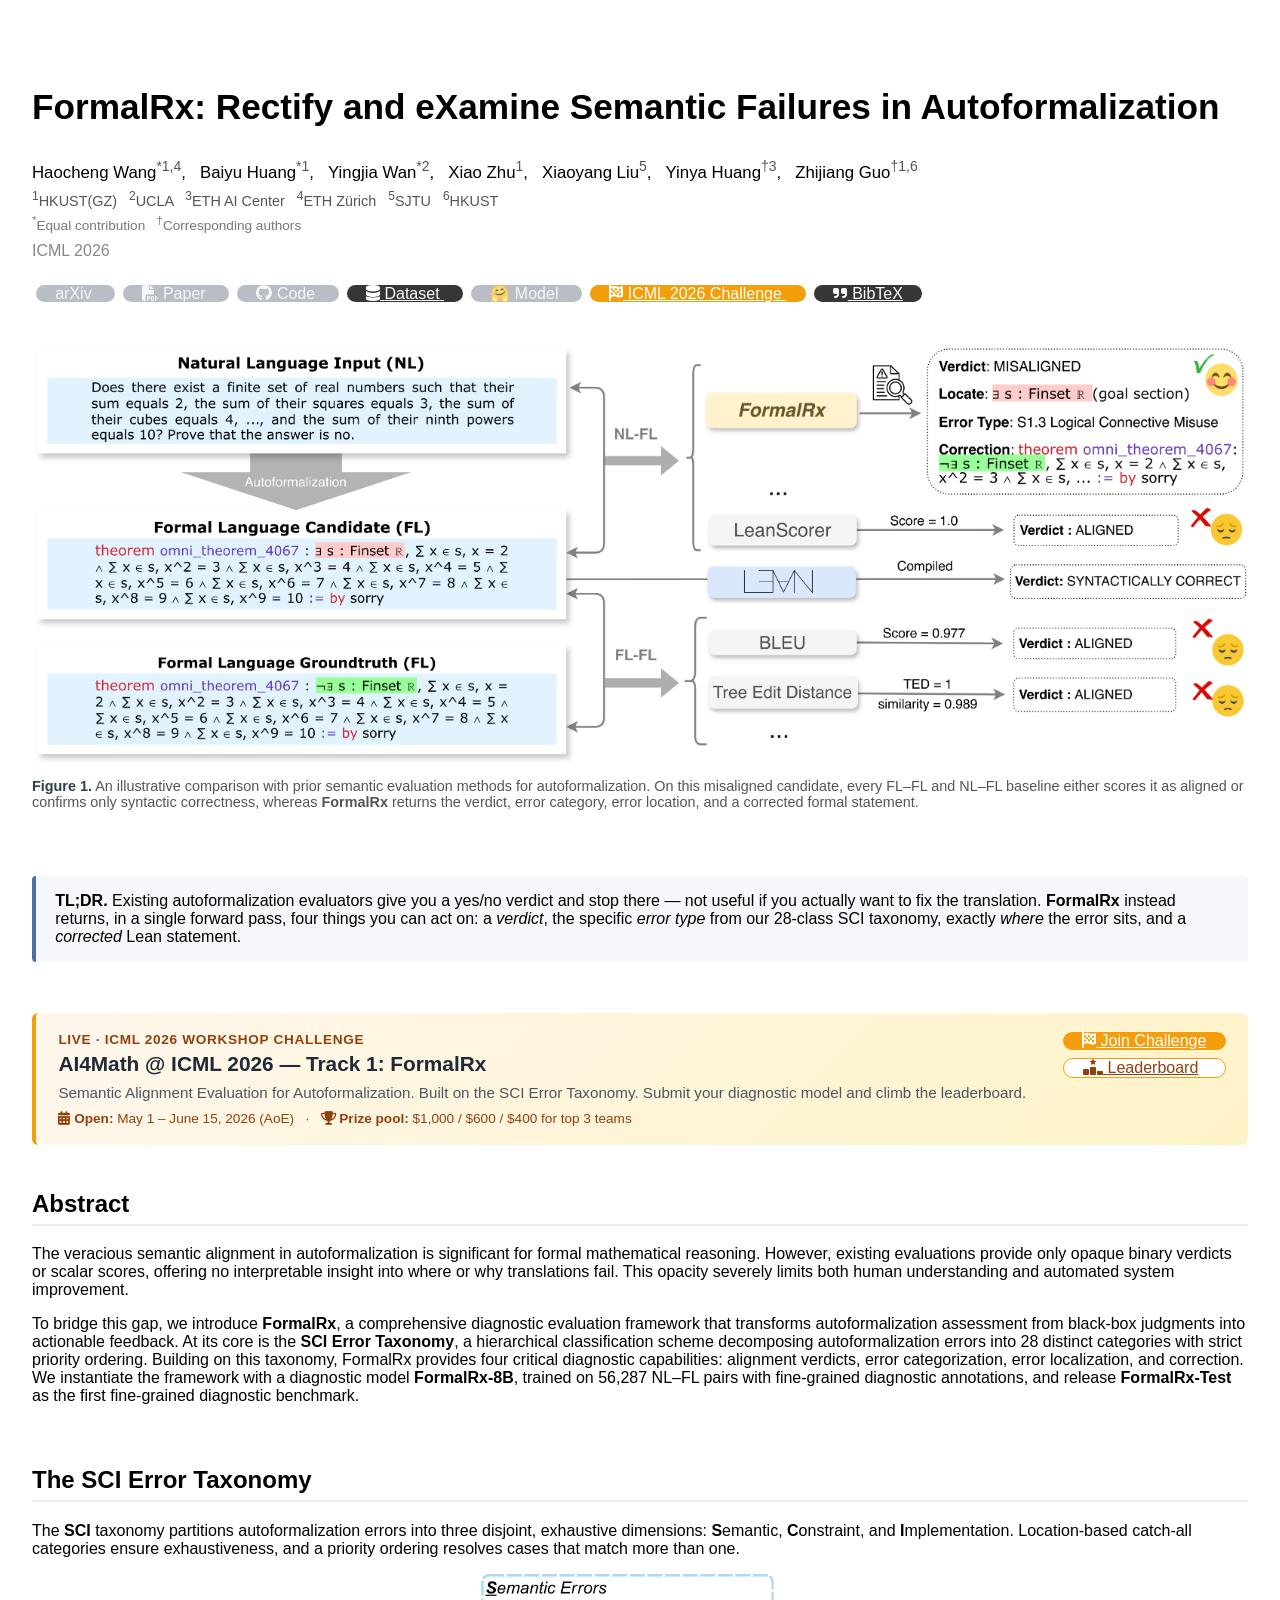
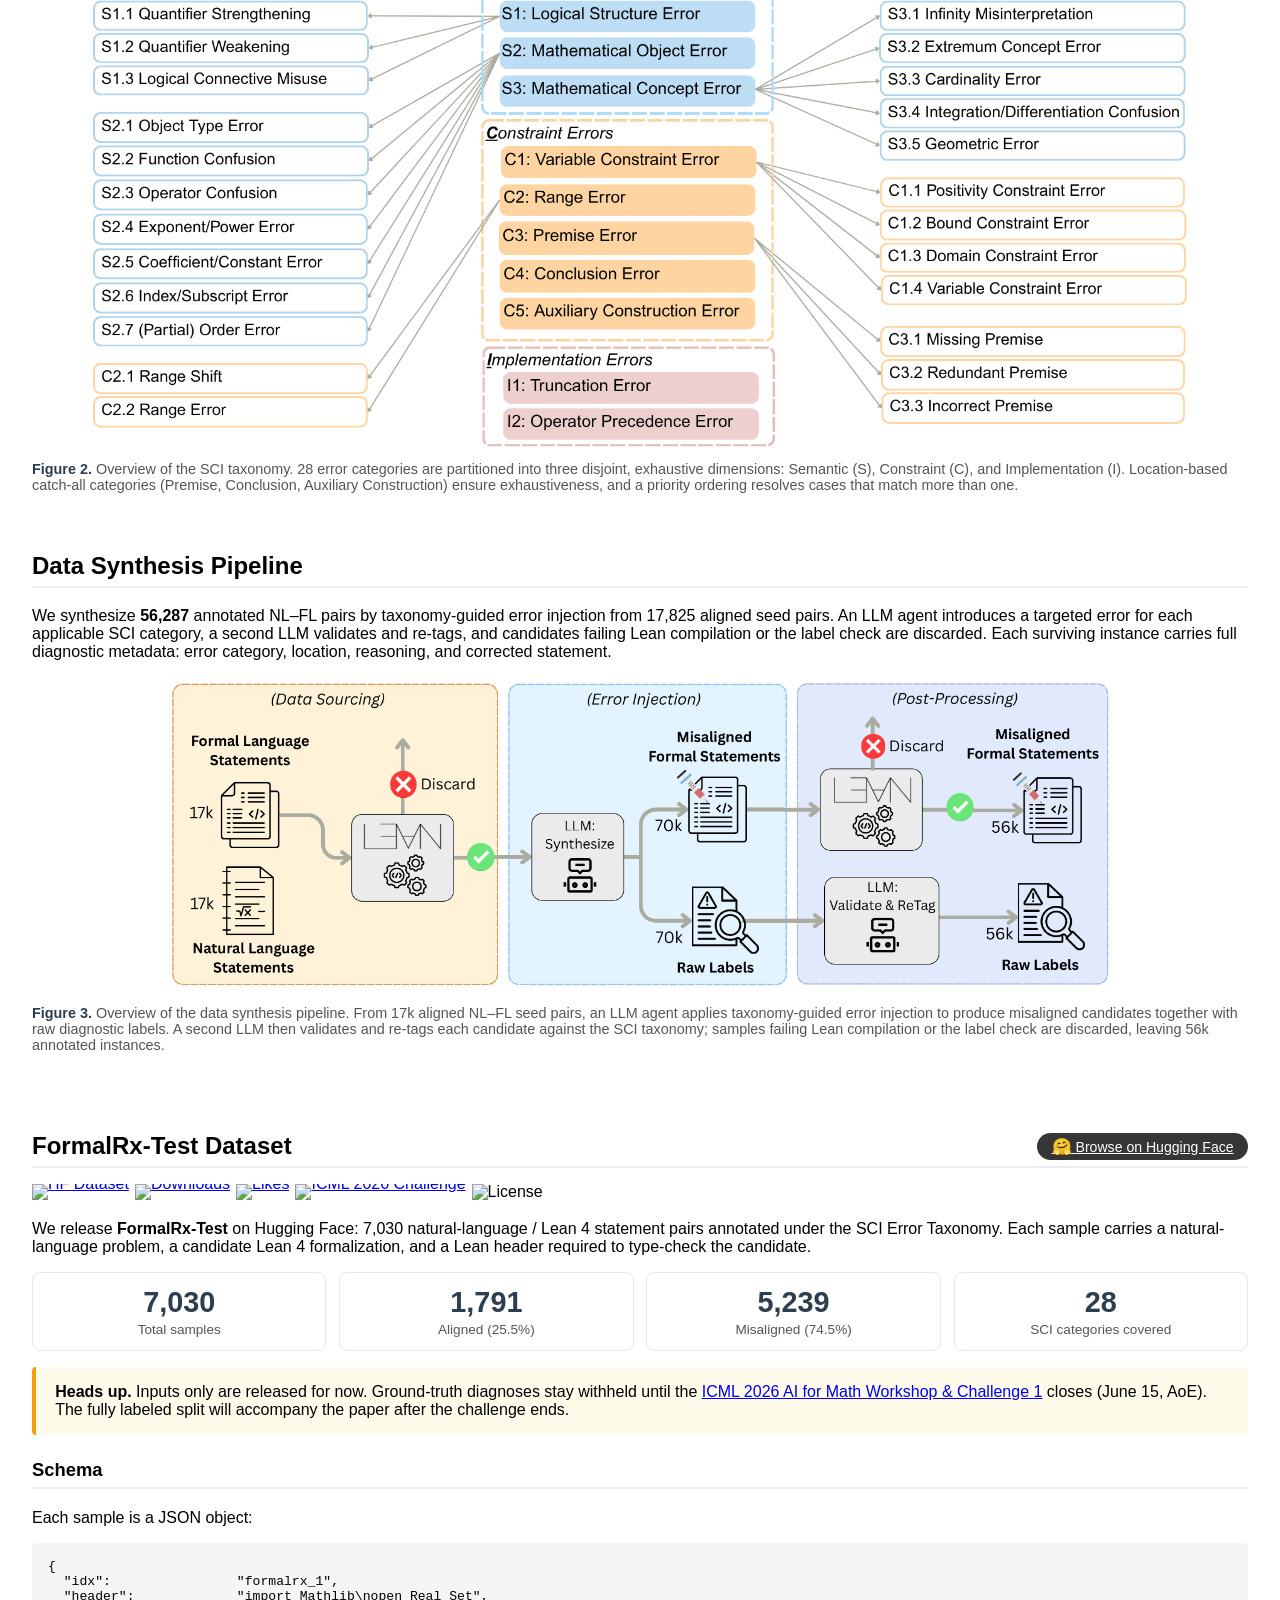
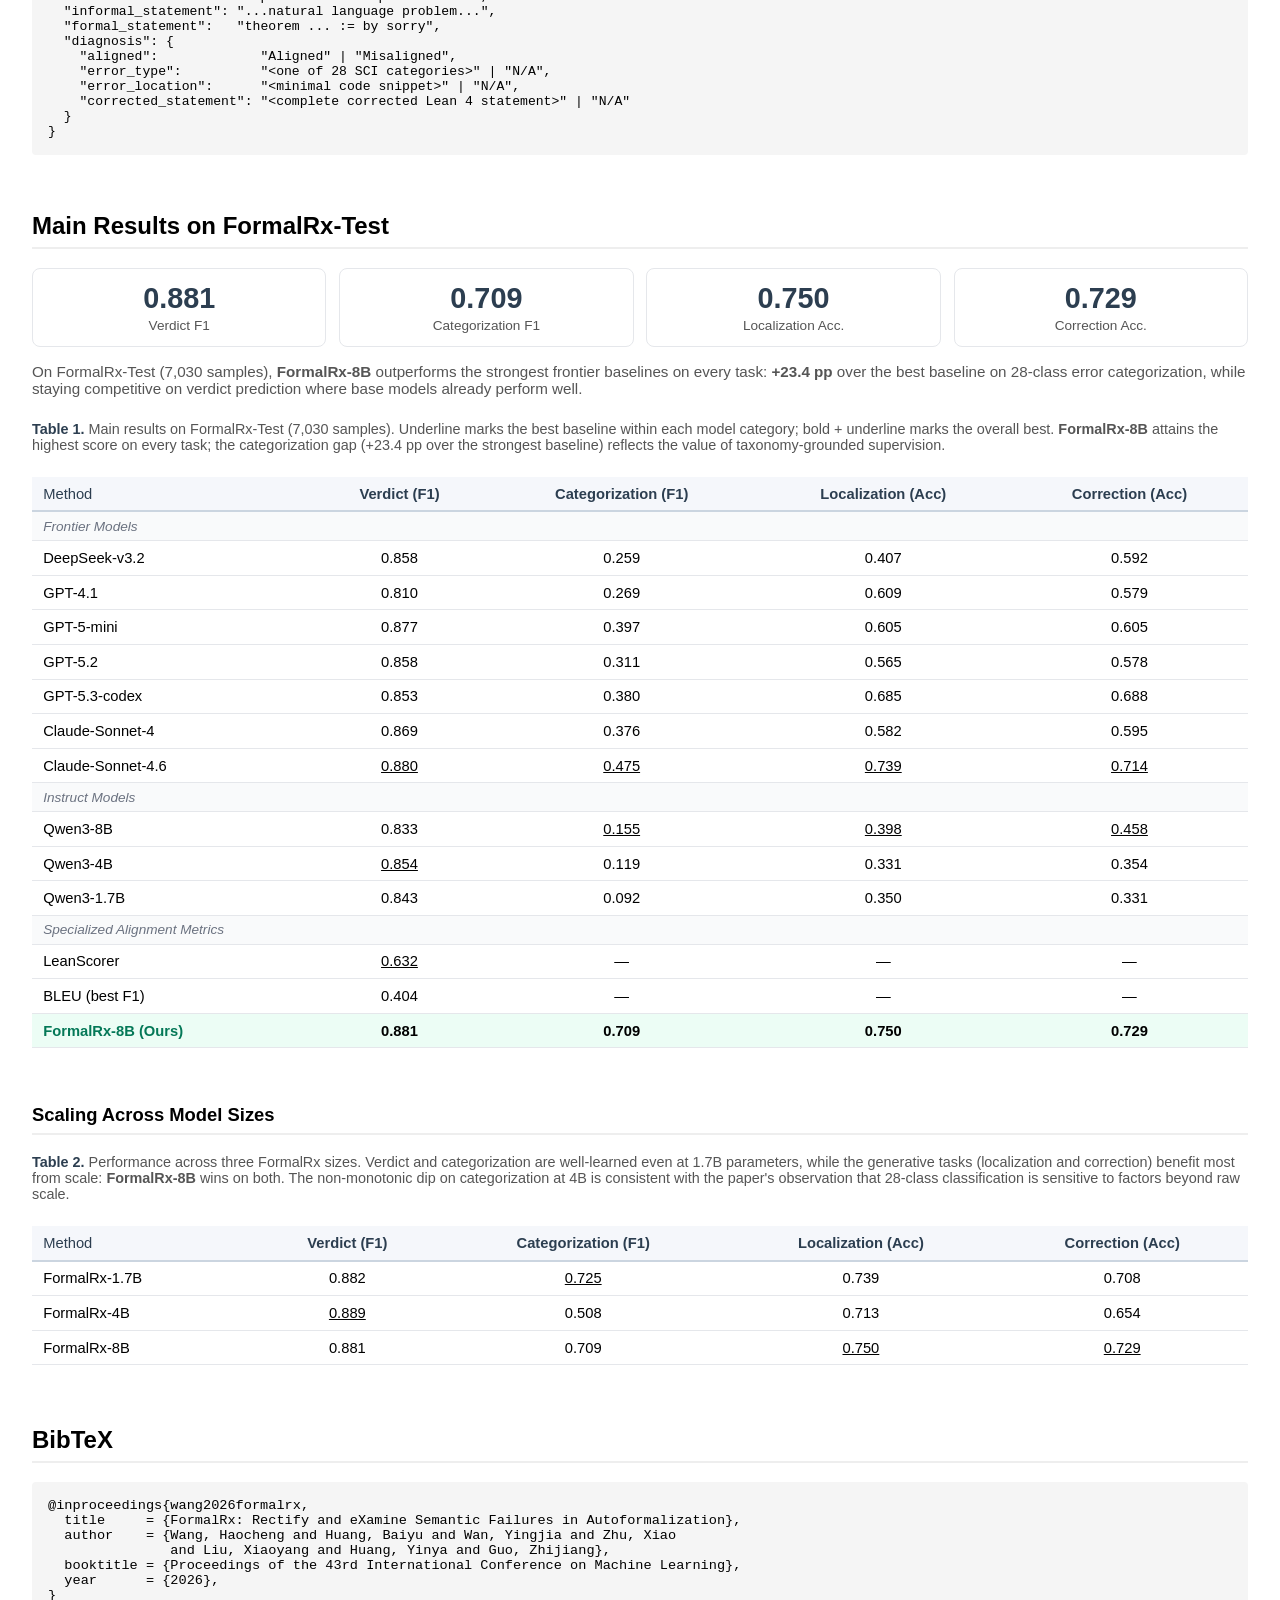
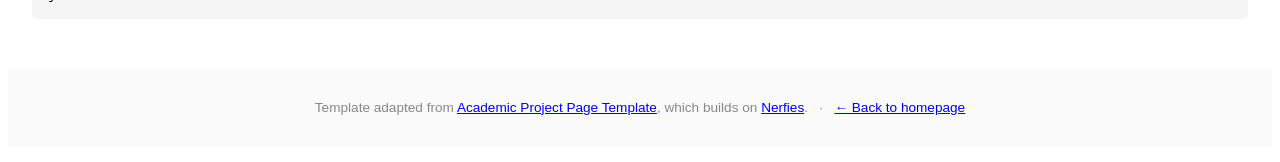
==== formalrx/index.html @ a1768f64 "project page" ====
<!DOCTYPE html>
<html lang="en">
<head>
  <meta charset="utf-8">
  <meta name="description" content="FormalRx: Rectify and eXamine Semantic Failures in Autoformalization. A diagnostic evaluation framework for autoformalization with the SCI Error Taxonomy.">
  <meta name="viewport" content="width=device-width, initial-scale=1">
  <title>FormalRx: Rectify and eXamine Semantic Failures in Autoformalization</title>

  <!-- Open Graph -->
  <meta property="og:title" content="FormalRx: Rectify and eXamine Semantic Failures in Autoformalization"/>
  <meta property="og:description" content="A diagnostic evaluation framework for autoformalization with the SCI Error Taxonomy."/>
  <meta property="og:type" content="website"/>
  <meta property="og:image" content="static/images/main.png"/>
  <meta name="twitter:card" content="summary_large_image">

  <link rel="icon" href="data:image/svg+xml,&lt;svg xmlns=%22http://www.w3.org/2000/svg%22 viewBox=%220 0 100 100%22&gt;&lt;text y=%22.9em%22 font-size=%2290%22&gt;🩺&lt;/text&gt;&lt;/svg&gt;">

  <link rel="stylesheet" href="https://cdn.jsdelivr.net/npm/bulma@0.9.4/css/bulma.min.css">
  <link rel="stylesheet" href="https://cdnjs.cloudflare.com/ajax/libs/font-awesome/6.4.0/css/all.min.css">
  <link rel="stylesheet" href="https://cdn.jsdelivr.net/gh/jpswalsh/academicons@1/css/academicons.min.css">

  <style>
    body {
      font-family: -apple-system, BlinkMacSystemFont, "Segoe UI", Roboto, "Helvetica Neue", Arial, sans-serif;
    }
    .publication-title {
      font-weight: 700;
      font-size: 2.2rem;
      line-height: 1.25;
    }
    .author-block { margin-right: 0.6rem; font-size: 1.05rem; }
    .author-block sup { color: #555; }
    .affil-block { font-size: 0.9rem; color: #555; margin-top: 0.4rem; }
    .corr { font-size: 0.85rem; color: #777; margin-top: 0.3rem; }
    .hero.is-light { background-color: #fafafa; }
    .hero-body { padding: 3rem 1.5rem 1.5rem; }
    .section { padding: 2.2rem 1.5rem; }
    .content h2.title {
      font-size: 1.5rem;
      border-bottom: 2px solid #eee;
      padding-bottom: 0.4rem;
      margin-bottom: 1.2rem;
      position: relative;
      transition: border-color 0.3s ease, color 0.3s ease, padding-left 0.3s ease;
    }
    .content h2.title::before {
      content: "";
      position: absolute;
      left: 0; bottom: -2px;
      width: 0; height: 2px;
      background: #4a6fa5;
      transition: width 0.35s ease;
    }
    .content h2.title:hover {
      color: #2c4868;
      padding-left: 0.4rem;
    }
    .content h2.title:hover::before { width: 60px; }
    .content h2.title::after {
      content: "#";
      color: #cbd5e0;
      margin-left: 0.5rem;
      opacity: 0;
      transition: opacity 0.3s ease;
      font-weight: 400;
    }
    .content h2.title:hover::after { opacity: 1; }
    .section { transition: background-color 0.4s ease; }
    .num-card { transition: transform 0.2s ease, box-shadow 0.2s ease, border-color 0.2s ease; }
    .num-card:hover {
      transform: translateY(-3px);
      box-shadow: 0 6px 18px rgba(0,0,0,0.08);
      border-color: #4a6fa5;
    }
    table.results tr:not(.group-header):not(.ours) { transition: background-color 0.15s ease; }
    table.results tr:not(.group-header):not(.ours):hover { background-color: #f5f7fb; }
    .publication-banner img { transition: transform 0.4s ease, box-shadow 0.4s ease; }
    .publication-banner img:hover { transform: scale(1.01); box-shadow: 0 8px 24px rgba(0,0,0,0.1); }
    .publication-banner { text-align: center; }
    .publication-banner img { max-width: 100%; height: auto; }
    .figure-caption { font-size: 0.9rem; color: #555; margin-top: 0.6rem; text-align: left; }
    .figure-caption .label { font-weight: 700; color: #2c3e50; }
    .button.is-link {
      background-color: #363636; color: white; border-radius: 999px; padding: 0 1.2rem;
    }
    .button.is-link:hover { background-color: #555; }
    .publication-links .button { margin: 0.25rem; }
    .key-box {
      background: #f5f7fb; border-left: 4px solid #4a6fa5; padding: 1rem 1.2rem;
      border-radius: 4px; margin: 1rem 0;
    }
    .num-grid {
      display: grid; grid-template-columns: repeat(auto-fit, minmax(160px, 1fr));
      gap: 0.8rem; margin: 1rem 0;
    }
    .num-card {
      text-align: center; padding: 0.8rem; background: #fff; border: 1px solid #e5e7eb;
      border-radius: 8px;
    }
    .num-card .v { font-size: 1.8rem; font-weight: 700; color: #2c3e50; }
    .num-card .l { font-size: 0.85rem; color: #555; margin-top: 0.2rem; }
    table.results {
      width: 100%; border-collapse: collapse; font-size: 0.92rem;
      margin: 1rem 0; background: white;
    }
    table.results { table-layout: auto; }
    table.results th, table.results td {
      padding: 0.55rem 0.7rem;
      text-align: center !important;
      border-bottom: 1px solid #e5e7eb;
      font-variant-numeric: tabular-nums;
      vertical-align: middle;
    }
    table.results thead th {
      background: #f5f7fb; color: #2c3e50; font-weight: 600;
      border-bottom: 2px solid #cbd5e0;
    }
    table.results td:first-child, table.results th:first-child {
      text-align: left !important; font-weight: 500;
    }
    table.results tr.group-header td {
      background: #f9fafb; font-style: italic; color: #6b7280;
      font-size: 0.85rem; text-align: left; padding: 0.4rem 0.7rem;
    }
    table.results tr.ours td { background: #ecfdf5; font-weight: 700; }
    table.results tr.ours td:first-child { color: #047857; }
    table.results .best { text-decoration: underline; }
    table.results .winner { font-weight: 700; }
    pre.bibtex {
      background: #f5f5f5; padding: 1rem; border-radius: 4px;
      font-size: 0.85rem; overflow-x: auto;
    }
    footer { padding: 2rem 1rem; text-align: center; color: #888; font-size: 0.85rem; background: #fafafa; }

    /* Sticky section headers */
    .sticky-header {
      position: sticky;
      top: 0;
      background: white;
      z-index: 30;
      padding-top: 0.6rem !important;
      margin-top: 0;
    }
    html { scroll-behavior: smooth; }
    section[id] { scroll-margin-top: 0.5rem; }

    /* TOC sidebar */
    .toc-sidebar {
      position: fixed;
      left: 1.4rem;
      top: 50%;
      transform: translateY(-50%);
      width: 170px;
      font-size: 0.84rem;
      z-index: 100;
      max-height: 80vh;
      overflow-y: auto;
    }
    .toc-sidebar .toc-label {
      font-size: 0.7rem;
      letter-spacing: 0.1em;
      text-transform: uppercase;
      color: #94a3b8;
      font-weight: 600;
      margin-bottom: 0.5rem;
      padding-left: 0.8rem;
    }
    .toc-sidebar ul { list-style: none; padding: 0; margin: 0; }
    .toc-sidebar li {
      border-left: 2px solid #e5e7eb;
      transition: border-left-color 0.25s ease, padding-left 0.25s ease;
    }
    .toc-sidebar li a {
      display: block;
      padding: 0.32rem 0 0.32rem 0.8rem;
      color: #6b7280;
      text-decoration: none;
      transition: color 0.2s ease;
    }
    .toc-sidebar li a:hover { color: #4a6fa5; }
    .toc-sidebar li.active {
      border-left-color: #4a6fa5;
    }
    .toc-sidebar li.active a {
      color: #2c4868;
      font-weight: 600;
    }

    @media (max-width: 1280px) {
      .toc-sidebar { display: none; }
    }

    /* Disabled / placeholder buttons (link not yet available) */
    .button.is-link.is-disabled {
      background-color: #9ca3af !important;
      color: #f3f4f6 !important;
      cursor: not-allowed;
      pointer-events: none;
      opacity: 0.7;
    }
  </style>
</head>
<body>

<!-- TOC SIDEBAR -->
<nav class="toc-sidebar" aria-label="Table of contents">
  <div class="toc-label">On this page</div>
  <ul>
    <li><a href="#overview">Overview</a></li>
    <li><a href="#challenge">Challenge</a></li>
    <li><a href="#abstract">Abstract</a></li>
    <li><a href="#sci">SCI Taxonomy</a></li>
    <li><a href="#pipeline">Pipeline</a></li>
    <li><a href="#dataset">Dataset</a></li>
    <li><a href="#results">Results</a></li>
    <li><a href="#bibtex">BibTeX</a></li>
  </ul>
</nav>

<!-- HERO -->
<section class="hero">
  <div class="hero-body">
    <div class="container is-max-widescreen">
      <div class="columns is-centered">
        <div class="column has-text-centered">
          <h1 class="publication-title">FormalRx: Rectify and eXamine Semantic Failures in Autoformalization</h1>
          <div class="is-size-5 publication-authors" style="margin-top:1rem;">
            <span class="author-block">Haocheng Wang<sup>*1,4</sup>,</span>
            <span class="author-block">Baiyu Huang<sup>*1</sup>,</span>
            <span class="author-block">Yingjia Wan<sup>*2</sup>,</span>
            <span class="author-block">Xiao Zhu<sup>1</sup>,</span>
            <span class="author-block">Xiaoyang Liu<sup>5</sup>,</span>
            <span class="author-block">Yinya Huang<sup>&dagger;3</sup>,</span>
            <span class="author-block">Zhijiang Guo<sup>&dagger;1,6</sup></span>
          </div>
          <div class="affil-block">
            <sup>1</sup>HKUST(GZ) &nbsp;
            <sup>2</sup>UCLA &nbsp;
            <sup>3</sup>ETH AI Center &nbsp;
            <sup>4</sup>ETH Z&uuml;rich &nbsp;
            <sup>5</sup>SJTU &nbsp;
            <sup>6</sup>HKUST
          </div>
          <div class="corr">
            <sup>*</sup>Equal contribution &nbsp; <sup>&dagger;</sup>Corresponding authors
          </div>
          <div class="is-size-6" style="margin-top:0.6rem; color:#888;">ICML 2026</div>

          <!-- Action buttons -->
          <div class="publication-links" style="margin-top:1.5rem;">
            <a class="button is-link is-disabled" title="Coming soon">
              <span class="icon"><i class="ai ai-arxiv"></i></span>
              <span>arXiv</span>
            </a>
            <a class="button is-link is-disabled" title="Coming soon">
              <span class="icon"><i class="fas fa-file-pdf"></i></span>
              <span>Paper</span>
            </a>
            <a class="button is-link is-disabled" title="Coming soon">
              <span class="icon"><i class="fab fa-github"></i></span>
              <span>Code</span>
            </a>
            <a href="https://huggingface.co/datasets/LARK-Lab/FormalRx-Test" target="_blank" class="button is-link">
              <span class="icon"><i class="fas fa-database"></i></span>
              <span>Dataset</span>
            </a>
            <a class="button is-link is-disabled" title="Coming soon">
              <span class="icon">&#129303;</span>
              <span>Model</span>
            </a>
            <a href="https://www.codabench.org/competitions/16104/" target="_blank" class="button is-link" style="background:#f59e0b;">
              <span class="icon"><i class="fas fa-flag-checkered"></i></span>
              <span>ICML 2026 Challenge</span>
            </a>
            <a href="#bibtex" class="button is-link">
              <span class="icon"><i class="fas fa-quote-right"></i></span>
              <span>BibTeX</span>
            </a>
          </div>
        </div>
      </div>
    </div>
  </div>
</section>

<!-- TEASER -->
<section class="section" id="overview" style="padding-top:1rem;">
  <div class="container is-max-widescreen">
    <div class="publication-banner">
      <img src="static/images/main.png" alt="FormalRx overview"/>
      <p class="figure-caption">
        <span class="label">Figure 1.</span> An illustrative comparison with prior semantic evaluation methods for autoformalization. On this misaligned candidate, every FL&ndash;FL and NL&ndash;FL baseline either scores it as aligned or confirms only syntactic correctness, whereas <b>FormalRx</b> returns the verdict, error category, error location, and a corrected formal statement.
      </p>
    </div>
  </div>
</section>

<!-- TL;DR -->
<section class="section" style="padding-top:0;">
  <div class="container is-max-widescreen content">
    <div class="key-box">
      <strong>TL;DR.</strong> Existing autoformalization evaluators give you a yes/no verdict and stop there &mdash; not useful if you actually want to fix the translation. <b>FormalRx</b> instead returns, in a single forward pass, four things you can act on: a <i>verdict</i>, the specific <i>error type</i> from our 28-class SCI taxonomy, exactly <i>where</i> the error sits, and a <i>corrected</i> Lean statement.
    </div>
  </div>
</section>

<!-- COMPETITION -->
<section class="section" id="challenge" style="padding-top:0;">
  <div class="container is-max-widescreen content">
    <div style="background: linear-gradient(135deg, #fff7ed 0%, #fef3c7 100%); border-left: 4px solid #f59e0b; padding: 1.2rem 1.4rem; border-radius: 6px;">
      <div style="display:flex; justify-content:space-between; align-items:flex-start; flex-wrap:wrap; gap:1rem;">
        <div style="flex:1; min-width:280px;">
          <div style="font-size: 0.85rem; color:#92400e; font-weight:600; text-transform:uppercase; letter-spacing:0.05em;">Live &middot; ICML 2026 Workshop Challenge</div>
          <div style="font-size: 1.3rem; font-weight:700; margin-top:0.3rem; color:#1f2937;">
            AI4Math @ ICML 2026 &mdash; Track 1: FormalRx
          </div>
          <div style="font-size: 0.95rem; color:#4b5563; margin-top:0.5rem;">
            Semantic Alignment Evaluation for Autoformalization. Built on the SCI Error Taxonomy. Submit your diagnostic model and climb the leaderboard.
          </div>
          <div style="font-size: 0.85rem; color:#92400e; margin-top:0.6rem;">
            <i class="fas fa-calendar-days"></i> <b>Open:</b> May 1 &ndash; June 15, 2026 (AoE) &nbsp; &middot; &nbsp;
            <i class="fas fa-trophy"></i> <b>Prize pool:</b> $1,000 / $600 / $400 for top 3 teams
          </div>
        </div>
        <div style="display:flex; flex-direction:column; gap:0.5rem;">
          <a href="https://www.codabench.org/competitions/16104/" target="_blank" class="button is-link" style="background:#f59e0b;">
            <span class="icon"><i class="fas fa-flag-checkered"></i></span>
            <span>Join Challenge</span>
          </a>
          <a href="https://www.codabench.org/competitions/16104/#/results-tab" target="_blank" class="button is-link" style="background:#fff; color:#92400e; border:1px solid #f59e0b;">
            <span class="icon"><i class="fas fa-ranking-star"></i></span>
            <span>Leaderboard</span>
          </a>
        </div>
      </div>
    </div>
  </div>
</section>

<!-- ABSTRACT -->
<section class="section" id="abstract" style="padding-top:0;">
  <div class="container is-max-widescreen content">
    <h2 class="title sticky-header">Abstract</h2>
    <p>
      The veracious semantic alignment in autoformalization is significant for formal mathematical reasoning. However, existing evaluations provide only opaque binary verdicts or scalar scores, offering no interpretable insight into where or why translations fail. This opacity severely limits both human understanding and automated system improvement.
    </p>
    <p>
      To bridge this gap, we introduce <b>FormalRx</b>, a comprehensive diagnostic evaluation framework that transforms autoformalization assessment from black-box judgments into actionable feedback. At its core is the <b>SCI Error Taxonomy</b>, a hierarchical classification scheme decomposing autoformalization errors into 28 distinct categories with strict priority ordering. Building on this taxonomy, FormalRx provides four critical diagnostic capabilities: alignment verdicts, error categorization, error localization, and correction. We instantiate the framework with a diagnostic model <b>FormalRx-8B</b>, trained on 56,287 NL&ndash;FL pairs with fine-grained diagnostic annotations, and release <b>FormalRx-Test</b> as the first fine-grained diagnostic benchmark.
    </p>
  </div>
</section>

<!-- SCI TAXONOMY -->
<section class="section" id="sci" style="padding-top:0;">
  <div class="container is-max-widescreen content">
    <h2 class="title sticky-header">The SCI Error Taxonomy</h2>
    <p>
      The <b>SCI</b> taxonomy partitions autoformalization errors into three disjoint, exhaustive dimensions:
      <b>S</b>emantic, <b>C</b>onstraint, and <b>I</b>mplementation. Location-based catch-all categories ensure
      exhaustiveness, and a priority ordering resolves cases that match more than one.
    </p>
    <div class="publication-banner">
      <img src="static/images/sci_taxonomy.png" alt="SCI taxonomy" style="max-width:90%;"/>
      <p class="figure-caption">
        <span class="label">Figure 2.</span> Overview of the SCI taxonomy. 28 error categories are partitioned into three disjoint, exhaustive dimensions: Semantic (S), Constraint (C), and Implementation (I). Location-based catch-all categories (Premise, Conclusion, Auxiliary Construction) ensure exhaustiveness, and a priority ordering resolves cases that match more than one.
      </p>
    </div>
  </div>
</section>

<!-- DATA PIPELINE -->
<section class="section" id="pipeline" style="padding-top:0;">
  <div class="container is-max-widescreen content">
    <h2 class="title sticky-header">Data Synthesis Pipeline</h2>
    <p>
      We synthesize <b>56,287</b> annotated NL&ndash;FL pairs by taxonomy-guided error injection from 17,825 aligned seed pairs. An LLM agent introduces a targeted error for each applicable SCI category, a second LLM validates and re-tags, and candidates failing Lean compilation or the label check are discarded. Each surviving instance carries full diagnostic metadata: error category, location, reasoning, and corrected statement.
    </p>
    <div class="publication-banner">
      <img src="static/images/data_pipeline.png" alt="Data synthesis pipeline" style="max-width:78%;"/>
      <p class="figure-caption">
        <span class="label">Figure 3.</span> Overview of the data synthesis pipeline. From 17k aligned NL&ndash;FL seed pairs, an LLM agent applies taxonomy-guided error injection to produce misaligned candidates together with raw diagnostic labels. A second LLM then validates and re-tags each candidate against the SCI taxonomy; samples failing Lean compilation or the label check are discarded, leaving 56k annotated instances.
      </p>
    </div>
  </div>
</section>

<!-- DATASET -->
<section class="section" id="dataset" style="padding-top:0;">
  <div class="container is-max-widescreen content">
    <div class="sticky-header" style="display:flex; justify-content:space-between; align-items:flex-end; gap:1rem; flex-wrap:wrap; border-bottom:2px solid #eee; padding-bottom:0.4rem; margin-bottom:1rem;">
      <h2 class="title" style="border-bottom:none; padding-bottom:0; margin-bottom:0; flex:1;">FormalRx-Test Dataset</h2>
      <a href="https://huggingface.co/datasets/LARK-Lab/FormalRx-Test" target="_blank" class="button is-link" style="height:1.7rem; padding:0 0.9rem; font-size:0.88rem; line-height:1.7rem;">
        <span class="icon" style="font-size:1rem;">&#129303;</span>
        <span>Browse on Hugging Face</span>
      </a>
    </div>

    <div style="display:flex; flex-wrap:wrap; gap:6px; align-items:center; margin-bottom:1rem; line-height:1;">
      <a href="https://huggingface.co/datasets/LARK-Lab/FormalRx-Test" target="_blank" style="display:inline-flex; line-height:0;">
        <img alt="HF Dataset" height="20" src="https://img.shields.io/badge/%F0%9F%A4%97%20Dataset-LARK--Lab%2FFormalRx--Test-yellow?style=flat-square">
      </a>
      <a href="https://huggingface.co/datasets/LARK-Lab/FormalRx-Test" target="_blank" style="display:inline-flex; line-height:0;">
        <img alt="Downloads" height="20" src="https://img.shields.io/badge/dynamic/json?style=flat-square&label=downloads&query=%24.downloads&url=https%3A%2F%2Fhuggingface.co%2Fapi%2Fdatasets%2FLARK-Lab%2FFormalRx-Test&color=blue">
      </a>
      <a href="https://huggingface.co/datasets/LARK-Lab/FormalRx-Test" target="_blank" style="display:inline-flex; line-height:0;">
        <img alt="Likes" height="20" src="https://img.shields.io/badge/dynamic/json?style=flat-square&label=%E2%9D%A4%EF%B8%8F%20likes&query=%24.likes&url=https%3A%2F%2Fhuggingface.co%2Fapi%2Fdatasets%2FLARK-Lab%2FFormalRx-Test&color=ff69b4">
      </a>
      <a href="https://www.codabench.org/competitions/16104/" target="_blank" style="display:inline-flex; line-height:0;">
        <img alt="ICML 2026 Challenge" height="20" src="https://img.shields.io/badge/ICML%202026-Challenge-orange?style=flat-square">
      </a>
      <img alt="License" height="20" src="https://img.shields.io/badge/License-Apache%202.0-green?style=flat-square">
    </div>
    <p>
      We release <b>FormalRx-Test</b> on Hugging Face: 7,030 natural-language / Lean 4 statement pairs annotated under the SCI Error Taxonomy. Each sample carries a natural-language problem, a candidate Lean 4 formalization, and a Lean header required to type-check the candidate.
    </p>

    <div class="num-grid" style="grid-template-columns: repeat(auto-fit, minmax(140px, 1fr));">
      <div class="num-card"><div class="v">7,030</div><div class="l">Total samples</div></div>
      <div class="num-card"><div class="v">1,791</div><div class="l">Aligned (25.5%)</div></div>
      <div class="num-card"><div class="v">5,239</div><div class="l">Misaligned (74.5%)</div></div>
      <div class="num-card"><div class="v">28</div><div class="l">SCI categories covered</div></div>
    </div>

    <div class="key-box" style="border-left-color:#f59e0b; background:#fffbeb;">
      <strong>Heads up.</strong> Inputs only are released for now. Ground-truth diagnoses stay withheld until the <a href="https://www.codabench.org/competitions/16104/" target="_blank">ICML 2026 AI for Math Workshop &amp; Challenge 1</a> closes (June 15, AoE). The fully labeled split will accompany the paper after the challenge ends.
    </div>

    <h2 class="title" style="font-size:1.15rem; margin-top:1.5rem;">Schema</h2>
    <p>Each sample is a JSON object:</p>
<pre class="bibtex" style="font-size:0.82rem;">{
  "idx":                "formalrx_1",
  "header":             "import Mathlib\nopen Real Set",
  "informal_statement": "...natural language problem...",
  "formal_statement":   "theorem ... := by sorry",
  "diagnosis": {
    "aligned":             "Aligned" | "Misaligned",
    "error_type":          "&lt;one of 28 SCI categories&gt;" | "N/A",
    "error_location":      "&lt;minimal code snippet&gt;" | "N/A",
    "corrected_statement": "&lt;complete corrected Lean 4 statement&gt;" | "N/A"
  }
}</pre>

  </div>
</section>

<!-- KEY NUMBERS -->
<section class="section" id="results" style="padding-top:0;">
  <div class="container is-max-widescreen content">
    <h2 class="title sticky-header">Main Results on FormalRx-Test</h2>

    <div class="num-grid">
      <div class="num-card"><div class="v">0.881</div><div class="l">Verdict F1</div></div>
      <div class="num-card"><div class="v">0.709</div><div class="l">Categorization F1</div></div>
      <div class="num-card"><div class="v">0.750</div><div class="l">Localization Acc.</div></div>
      <div class="num-card"><div class="v">0.729</div><div class="l">Correction Acc.</div></div>
    </div>
    <p style="font-size:0.95rem; color:#555;">
      On FormalRx-Test (7,030 samples), <b>FormalRx-8B</b> outperforms the strongest frontier baselines on every task: <b>+23.4&nbsp;pp</b> over the best baseline on 28-class error categorization, while staying competitive on verdict prediction where base models already perform well.
    </p>

    <p class="figure-caption" style="margin-top:1.5rem; margin-bottom:0.5rem;">
      <span class="label">Table 1.</span> Main results on FormalRx-Test (7,030 samples). Underline marks the best baseline within each model category; bold + underline marks the overall best. <b>FormalRx-8B</b> attains the highest score on every task; the categorization gap (+23.4&nbsp;pp over the strongest baseline) reflects the value of taxonomy-grounded supervision.
    </p>
    <div style="overflow-x:auto;">
    <table class="results">
      <thead>
        <tr>
          <th>Method</th>
          <th>Verdict (F1)</th>
          <th>Categorization (F1)</th>
          <th>Localization (Acc)</th>
          <th>Correction (Acc)</th>
        </tr>
      </thead>
      <tbody>
        <tr class="group-header"><td colspan="5">Frontier Models</td></tr>
        <tr><td>DeepSeek-v3.2</td><td>0.858</td><td>0.259</td><td>0.407</td><td>0.592</td></tr>
        <tr><td>GPT-4.1</td><td>0.810</td><td>0.269</td><td>0.609</td><td>0.579</td></tr>
        <tr><td>GPT-5-mini</td><td>0.877</td><td>0.397</td><td>0.605</td><td>0.605</td></tr>
        <tr><td>GPT-5.2</td><td>0.858</td><td>0.311</td><td>0.565</td><td>0.578</td></tr>
        <tr><td>GPT-5.3-codex</td><td>0.853</td><td>0.380</td><td>0.685</td><td>0.688</td></tr>
        <tr><td>Claude-Sonnet-4</td><td>0.869</td><td>0.376</td><td>0.582</td><td>0.595</td></tr>
        <tr><td>Claude-Sonnet-4.6</td><td class="best">0.880</td><td class="best">0.475</td><td class="best">0.739</td><td class="best">0.714</td></tr>

        <tr class="group-header"><td colspan="5">Instruct Models</td></tr>
        <tr><td>Qwen3-8B</td><td>0.833</td><td class="best">0.155</td><td class="best">0.398</td><td class="best">0.458</td></tr>
        <tr><td>Qwen3-4B</td><td class="best">0.854</td><td>0.119</td><td>0.331</td><td>0.354</td></tr>
        <tr><td>Qwen3-1.7B</td><td>0.843</td><td>0.092</td><td>0.350</td><td>0.331</td></tr>

        <tr class="group-header"><td colspan="5">Specialized Alignment Metrics</td></tr>
        <tr><td>LeanScorer</td><td class="best">0.632</td><td>&mdash;</td><td>&mdash;</td><td>&mdash;</td></tr>
        <tr><td>BLEU (best F1)</td><td>0.404</td><td>&mdash;</td><td>&mdash;</td><td>&mdash;</td></tr>

        <tr class="ours">
          <td>FormalRx-8B (Ours)</td>
          <td class="winner">0.881</td>
          <td class="winner">0.709</td>
          <td class="winner">0.750</td>
          <td class="winner">0.729</td>
        </tr>
      </tbody>
    </table>
    </div>

    <h3 class="title is-5" style="margin-top:2.5rem; font-size:1.15rem; border-bottom:2px solid #eee; padding-bottom:0.4rem; margin-bottom:1.2rem;">Scaling Across Model Sizes</h3>

    <p class="figure-caption" style="margin-bottom:0.5rem;">
      <span class="label">Table 2.</span> Performance across three FormalRx sizes. Verdict and categorization are well-learned even at 1.7B parameters, while the generative tasks (localization and correction) benefit most from scale: <b>FormalRx-8B</b> wins on both. The non-monotonic dip on categorization at 4B is consistent with the paper's observation that 28-class classification is sensitive to factors beyond raw scale.
    </p>
    <div style="overflow-x:auto;">
    <table class="results">
      <thead>
        <tr>
          <th>Method</th>
          <th>Verdict (F1)</th>
          <th>Categorization (F1)</th>
          <th>Localization (Acc)</th>
          <th>Correction (Acc)</th>
        </tr>
      </thead>
      <tbody>
        <tr><td>FormalRx-1.7B</td><td>0.882</td><td class="best">0.725</td><td>0.739</td><td>0.708</td></tr>
        <tr><td>FormalRx-4B</td><td class="best">0.889</td><td>0.508</td><td>0.713</td><td>0.654</td></tr>
        <tr>
          <td>FormalRx-8B</td>
          <td>0.881</td>
          <td>0.709</td>
          <td class="best">0.750</td>
          <td class="best">0.729</td>
        </tr>
      </tbody>
    </table>
    </div>
  </div>
</section>

<!-- BIBTEX -->
<section class="section" id="bibtex" style="padding-top:0;">
  <div class="container is-max-widescreen content">
    <h2 class="title sticky-header">BibTeX</h2>
<pre class="bibtex">@inproceedings{wang2026formalrx,
  title     = {FormalRx: Rectify and eXamine Semantic Failures in Autoformalization},
  author    = {Wang, Haocheng and Huang, Baiyu and Wan, Yingjia and Zhu, Xiao
               and Liu, Xiaoyang and Huang, Yinya and Guo, Zhijiang},
  booktitle = {Proceedings of the 43rd International Conference on Machine Learning},
  year      = {2026},
}</pre>
  </div>
</section>

<footer>
  Template adapted from <a href="https://github.com/eliahuhorwitz/Academic-project-page-template">Academic Project Page Template</a>, which builds on <a href="https://nerfies.github.io/">Nerfies</a>.
  &nbsp; &middot; &nbsp;
  <a href="/">&larr; Back to homepage</a>
</footer>


<script>
// scroll-spy: highlight TOC item matching current section
(function() {
  const links = document.querySelectorAll('.toc-sidebar a');
  const map = new Map();
  links.forEach(a => {
    const id = a.getAttribute('href').slice(1);
    const sec = document.getElementById(id);
    if (sec) map.set(sec, a);
  });

  const obs = new IntersectionObserver((entries) => {
    entries.forEach(e => {
      const link = map.get(e.target);
      if (!link) return;
      if (e.isIntersecting) {
        links.forEach(l => l.parentElement.classList.remove('active'));
        link.parentElement.classList.add('active');
      }
    });
  }, { rootMargin: '-30% 0px -65% 0px', threshold: 0 });

  map.forEach((_, sec) => obs.observe(sec));
})();
</script>
</body>
</html>
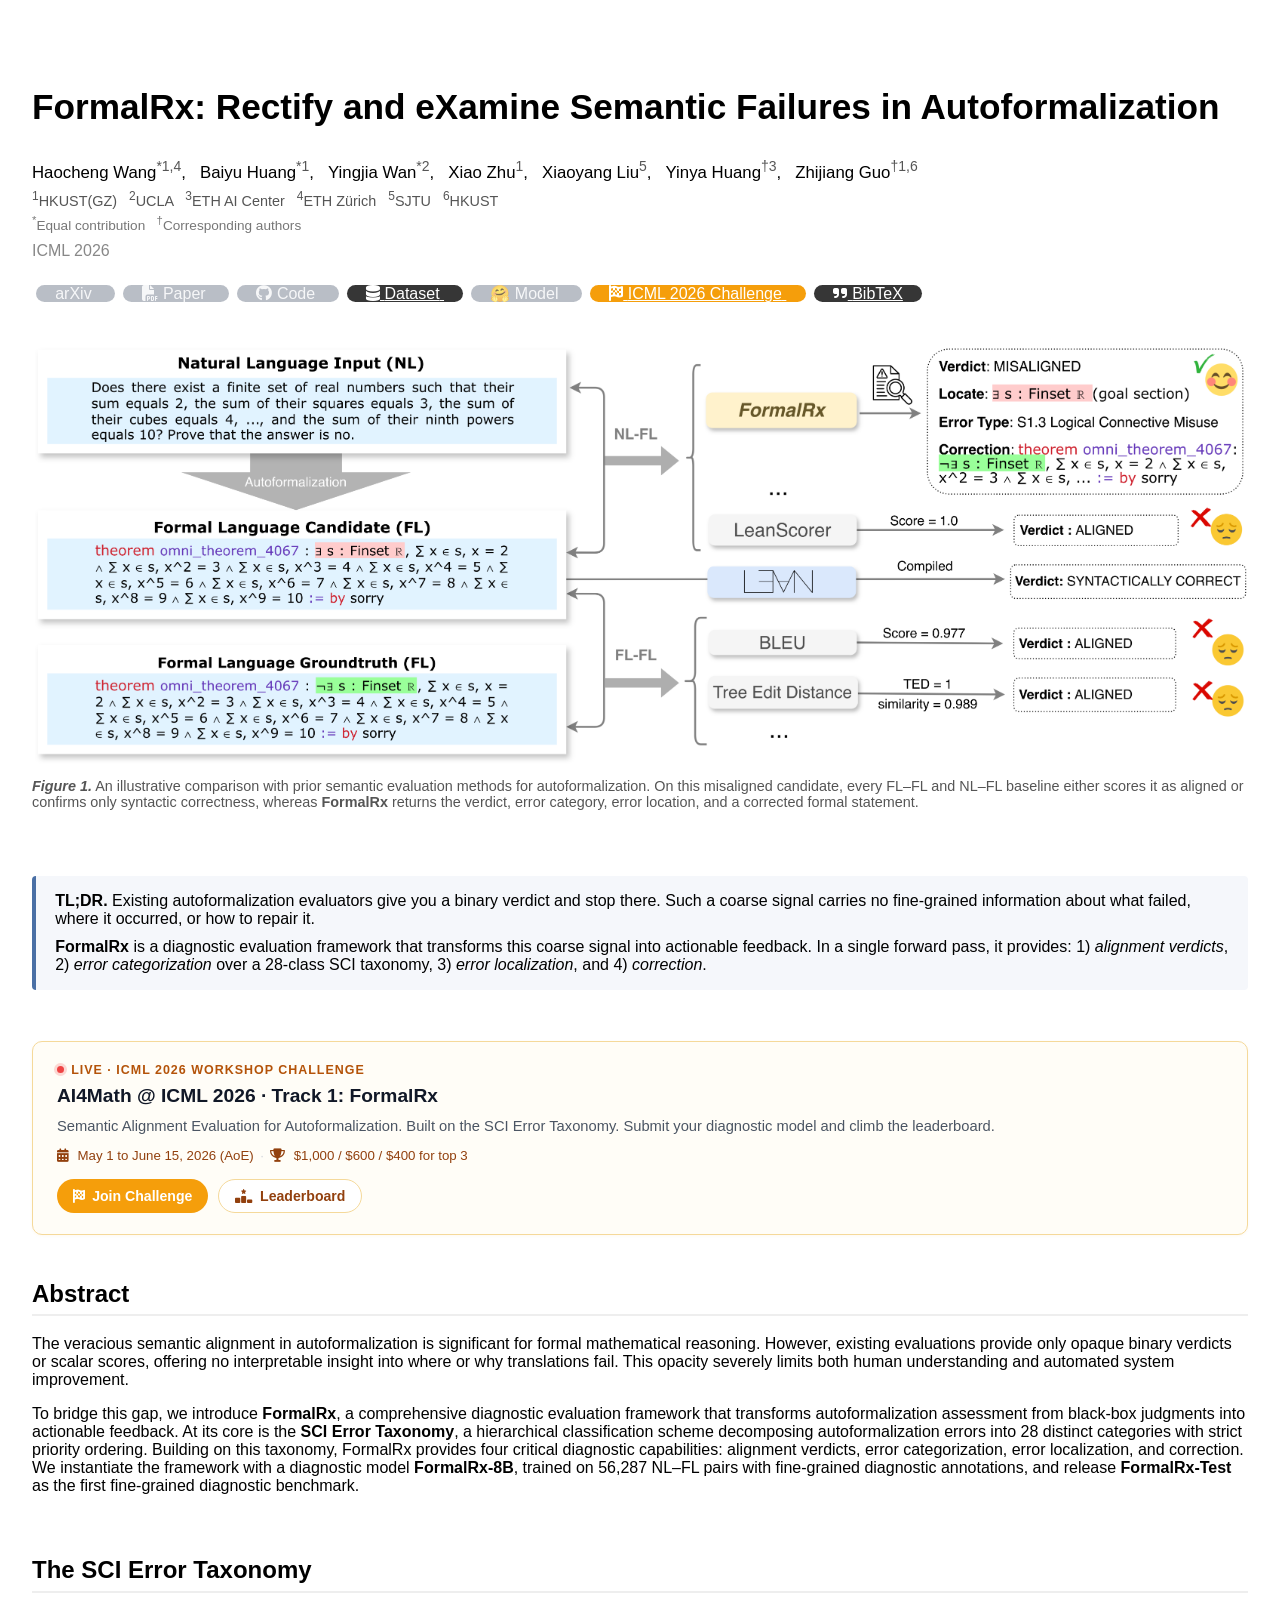
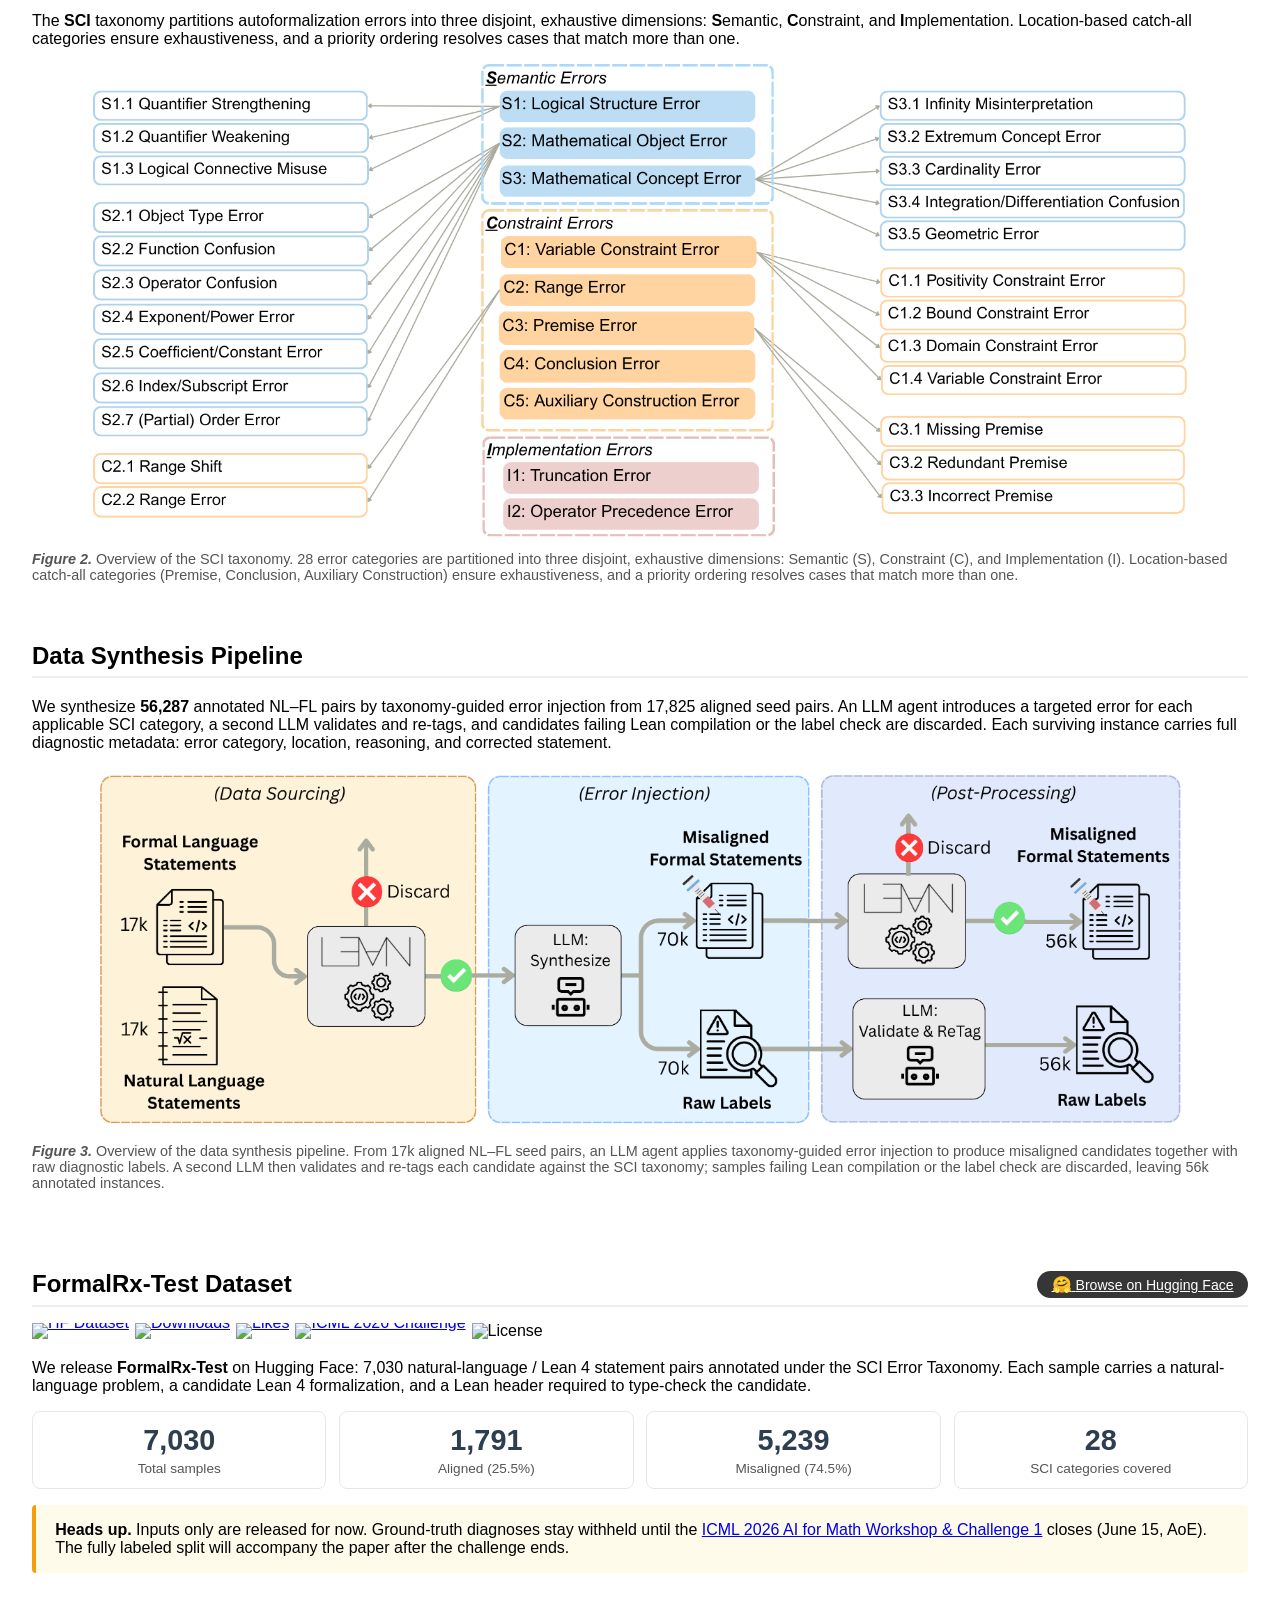
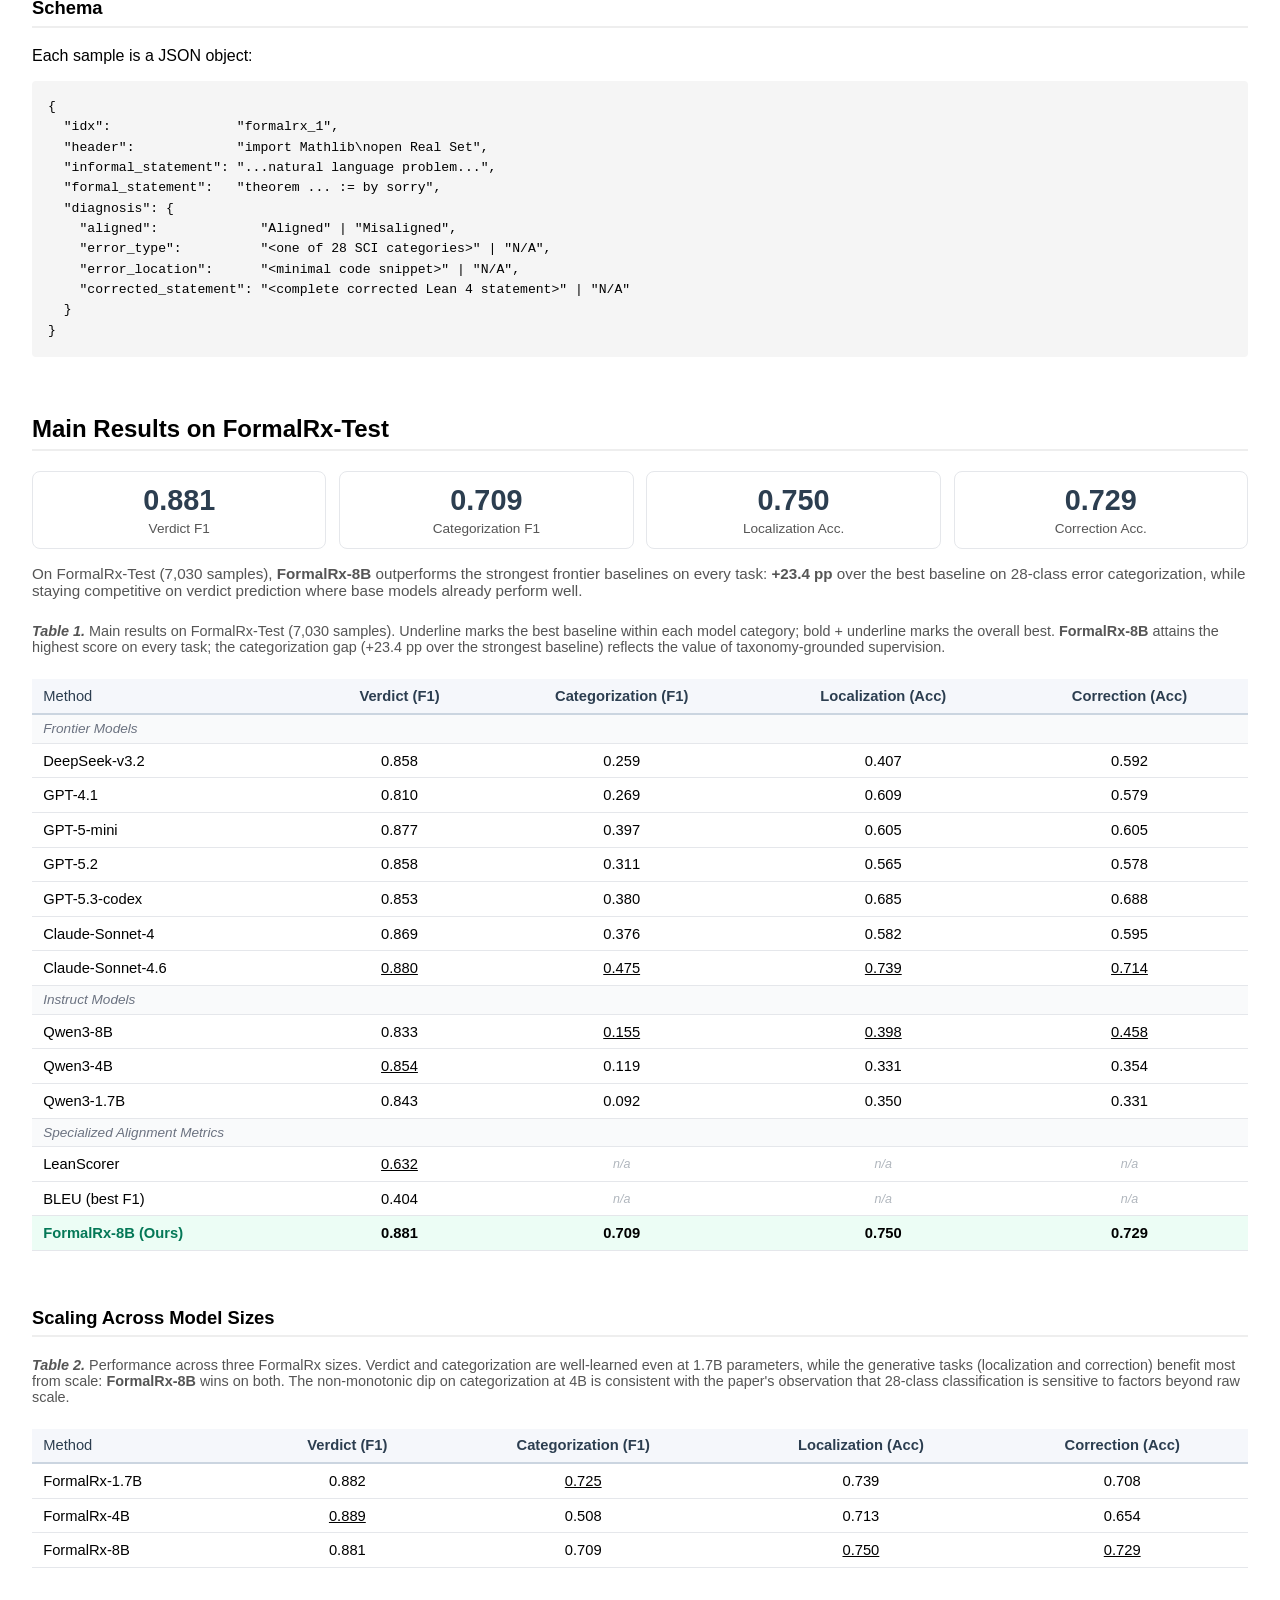
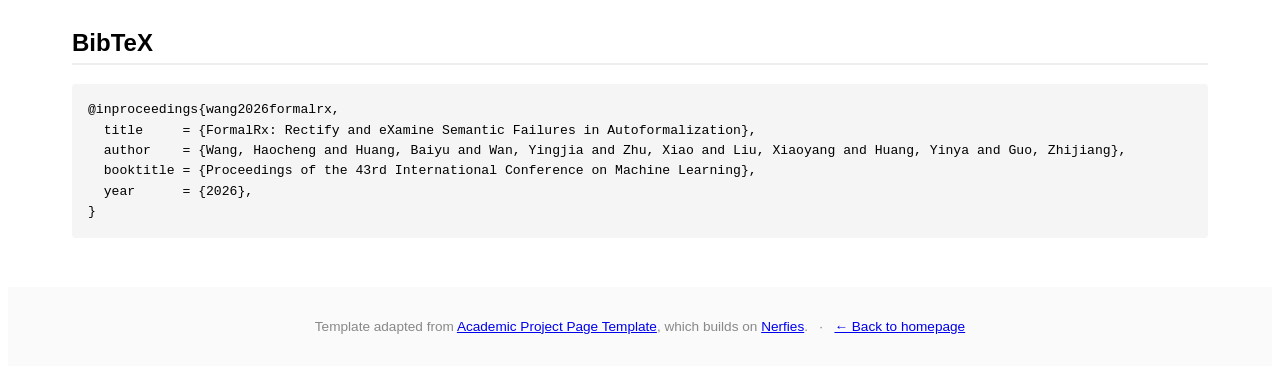
==== commit a699dae9: "project page" ====
--- a/formalrx/index.html
+++ b/formalrx/index.html
@@ -30,6 +30,7 @@
     }
     .author-block { margin-right: 0.6rem; font-size: 1.05rem; }
     .author-block sup { color: #555; }
+    br.mobile-author-break { display: none; }
     .affil-block { font-size: 0.9rem; color: #555; margin-top: 0.4rem; }
     .corr { font-size: 0.85rem; color: #777; margin-top: 0.3rem; }
     .hero.is-light { background-color: #fafafa; }
@@ -79,7 +80,7 @@
     .publication-banner { text-align: center; }
     .publication-banner img { max-width: 100%; height: auto; }
     .figure-caption { font-size: 0.9rem; color: #555; margin-top: 0.6rem; text-align: left; }
-    .figure-caption .label { font-weight: 700; color: #2c3e50; }
+    .figure-caption .label { font-weight: 600; color: #555; font-style: italic; }
     .button.is-link {
       background-color: #363636; color: white; border-radius: 999px; padding: 0 1.2rem;
     }
@@ -126,9 +127,17 @@
     table.results tr.ours td:first-child { color: #047857; }
     table.results .best { text-decoration: underline; }
     table.results .winner { font-weight: 700; }
+    table.results .na { color: #b0b6bd; font-style: italic; font-size: 0.85em; }
     pre.bibtex {
       background: #f5f5f5; padding: 1rem; border-radius: 4px;
-      font-size: 0.85rem; overflow-x: auto;
+      font-size: 0.82rem; overflow-x: auto; line-height: 1.55;
+    }
+    .publication-banner img.figure-img { max-width: 90%; height: auto; }
+    @media (max-width: 768px) {
+      .publication-banner img.figure-img { max-width: 100%; }
+    }
+    @media (min-width: 1024px) {
+      #bibtex .container { max-width: none !important; padding-left: 2.5rem; padding-right: 2.5rem; }
     }
     footer { padding: 2rem 1rem; text-align: center; color: #888; font-size: 0.85rem; background: #fafafa; }
 
@@ -190,6 +199,75 @@
       .toc-sidebar { display: none; }
     }
 
+    /* Mobile / tablet */
+    @media (max-width: 768px) {
+      body { font-size: 14px; }
+      .publication-title { font-size: 1.4rem; line-height: 1.25; }
+      .author-block { font-size: 0.88rem; margin-right: 0.15rem; line-height: 1.5; white-space: nowrap; }
+      .author-block sup { font-size: 0.6em; }
+      br.mobile-author-break { display: inline; }
+      .affil-block { font-size: 0.68rem; line-height: 1.5; }
+      .corr { font-size: 0.7rem; }
+      .hero-body { padding: 1.5rem 0.8rem 0.8rem; }
+      .section { padding: 1.2rem 0.8rem; }
+      .content h2.title { font-size: 1.1rem; padding-bottom: 0.3rem; margin-bottom: 0.8rem; }
+      .content p, .content li {
+        font-size: 0.85rem;
+        line-height: 1.55;
+        text-align: justify;
+        hyphens: auto;
+        -webkit-hyphens: auto;
+      }
+      .content .key-box {
+        font-size: 0.85rem;
+        padding: 0.7rem 0.9rem;
+        text-align: justify;
+        hyphens: auto;
+        -webkit-hyphens: auto;
+      }
+      .content .key-box strong:first-child { display: block; margin-bottom: 0.3rem; }
+      .publication-links { margin-top: 1rem !important; }
+      .publication-links .button { font-size: 0.75rem; padding: 0 0.65rem; height: 1.85rem; }
+      .publication-links .button.is-disabled { display: none; } /* hide placeholder buttons */
+      .button.is-link { padding: 0 0.85rem; }
+      .num-card { padding: 0.6rem; }
+      .num-card .v { font-size: 1.3rem; }
+      .num-card .l { font-size: 0.72rem; }
+      .num-grid { gap: 0.45rem; }
+      table.results { font-size: 0.78rem; }
+      table.results th, table.results td { padding: 0.4rem 0.45rem; }
+      .figure-caption { font-size: 0.76rem; }
+      .figure-caption .label { font-size: 0.8rem; }
+      pre.bibtex { font-size: 0.68rem; padding: 0.6rem; overflow-x: auto; white-space: pre; }
+      /* Challenge banner: smaller text */
+      .section .container > .content > div[style*="linear-gradient"] {
+        padding: 0.8rem 1rem !important;
+      }
+      .section .container > .content > div[style*="linear-gradient"] > div[style*="flex"] {
+        flex-direction: column !important;
+      }
+      .section .container > .content > div[style*="linear-gradient"] div[style*="font-size: 1.3rem"] {
+        font-size: 1.05rem !important;
+      }
+      .section .container > .content > div[style*="linear-gradient"] div[style*="0.95rem"] {
+        font-size: 0.82rem !important;
+      }
+      .section .container > .content > div[style*="linear-gradient"] div[style*="0.85rem"] {
+        font-size: 0.72rem !important;
+      }
+      /* Sticky headers disabled on mobile (small viewport) */
+      .sticky-header { position: static !important; }
+      /* Dataset header row stacks */
+      .sticky-header[style*="flex"] { flex-direction: column !important; align-items: stretch !important; gap: 0.5rem !important; }
+    }
+
+    @media (max-width: 480px) {
+      .publication-title { font-size: 1.3rem; }
+      .publication-links .button { font-size: 0.72rem; padding: 0 0.55rem; }
+      .section { padding: 1.1rem 0.6rem; }
+      .num-grid { grid-template-columns: repeat(2, 1fr); }
+    }
+
     /* Disabled / placeholder buttons (link not yet available) */
     .button.is-link.is-disabled {
       background-color: #9ca3af !important;
@@ -197,6 +275,124 @@
       cursor: not-allowed;
       pointer-events: none;
       opacity: 0.7;
+    }
+
+    /* Challenge card */
+    .challenge-card {
+      background: #fffdf7;
+      border: 1px solid #f5d99a;
+      border-radius: 10px;
+      padding: 1.3rem 1.5rem;
+      box-shadow: 0 1px 3px rgba(245, 158, 11, 0.06);
+    }
+    .challenge-kicker {
+      font-size: 0.78rem;
+      font-weight: 600;
+      letter-spacing: 0.08em;
+      text-transform: uppercase;
+      color: #b45309;
+      display: flex;
+      align-items: center;
+      gap: 0.45rem;
+    }
+    .live-dot {
+      display: inline-block;
+      width: 7px; height: 7px;
+      border-radius: 50%;
+      background: #ef4444;
+      box-shadow: 0 0 0 3px rgba(239, 68, 68, 0.2);
+      animation: live-pulse 1.8s ease-in-out infinite;
+    }
+    @keyframes live-pulse {
+      0%, 100% { box-shadow: 0 0 0 3px rgba(239, 68, 68, 0.2); }
+      50% { box-shadow: 0 0 0 6px rgba(239, 68, 68, 0.0); }
+    }
+    .challenge-card .challenge-title {
+      font-size: 1.2rem !important;
+      font-weight: 700 !important;
+      color: #111827 !important;
+      margin: 0.45rem 0 0.4rem 0 !important;
+      line-height: 1.3 !important;
+    }
+    .challenge-desc {
+      font-size: 0.92rem;
+      color: #4b5563;
+      margin: 0 0 0.7rem 0;
+      line-height: 1.5;
+    }
+    .challenge-meta {
+      font-size: 0.83rem;
+      color: #92400e;
+      display: flex;
+      flex-wrap: wrap;
+      gap: 0.4rem;
+      align-items: center;
+      margin-bottom: 1rem;
+    }
+    .challenge-meta .meta-sep { color: #d1d5db; }
+    .challenge-meta i { margin-right: 0.3rem; }
+    .challenge-cta {
+      display: flex;
+      gap: 0.6rem;
+      flex-wrap: wrap;
+    }
+    .cta-primary, .cta-secondary {
+      display: inline-flex;
+      align-items: center;
+      gap: 0.45rem;
+      padding: 0.5rem 1rem;
+      border-radius: 999px;
+      font-size: 0.88rem;
+      font-weight: 600;
+      text-decoration: none;
+      transition: transform 0.15s ease, box-shadow 0.2s ease, background 0.2s ease;
+    }
+    .cta-primary {
+      background: #f59e0b;
+      color: white;
+    }
+    .cta-primary:hover {
+      background: #d97706;
+      transform: translateY(-1px);
+      box-shadow: 0 4px 10px rgba(245, 158, 11, 0.3);
+    }
+    .cta-secondary {
+      background: white;
+      color: #92400e;
+      border: 1px solid #f5d99a;
+    }
+    .cta-secondary:hover {
+      background: #fffaf0;
+      border-color: #f59e0b;
+      transform: translateY(-1px);
+    }
+    @media (max-width: 600px) {
+      .challenge-card {
+        padding: 0.75rem 0.9rem;
+      }
+      .challenge-kicker { font-size: 0.65rem; gap: 0.35rem; }
+      .live-dot { width: 6px; height: 6px; }
+      .challenge-card .challenge-title { font-size: 0.98rem !important; margin: 0.1rem 0 0.3rem 0 !important; line-height: 1.3 !important; }
+      .challenge-desc { font-size: 0.74rem; line-height: 1.4; margin-bottom: 0.5rem; }
+      .challenge-meta {
+        font-size: 0.7rem;
+        flex-direction: column;
+        align-items: flex-start;
+        gap: 0.2rem;
+        margin-bottom: 0.6rem;
+      }
+      .challenge-meta .meta-sep { display: none; }
+      .challenge-cta {
+        gap: 0.35rem;
+        flex-wrap: nowrap;
+      }
+      .cta-primary, .cta-secondary {
+        font-size: 0.72rem;
+        padding: 0.32rem 0.6rem;
+        flex: 1;
+        justify-content: center;
+        white-space: nowrap;
+      }
     }
   </style>
 </head>
@@ -227,7 +423,7 @@
           <div class="is-size-5 publication-authors" style="margin-top:1rem;">
             <span class="author-block">Haocheng Wang<sup>*1,4</sup>,</span>
             <span class="author-block">Baiyu Huang<sup>*1</sup>,</span>
-            <span class="author-block">Yingjia Wan<sup>*2</sup>,</span>
+            <span class="author-block">Yingjia Wan<sup>*2</sup>,</span><br class="mobile-author-break"/>
             <span class="author-block">Xiao Zhu<sup>1</sup>,</span>
             <span class="author-block">Xiaoyang Liu<sup>5</sup>,</span>
             <span class="author-block">Yinya Huang<sup>&dagger;3</sup>,</span>
@@ -299,7 +495,8 @@
 <section class="section" style="padding-top:0;">
   <div class="container is-max-widescreen content">
     <div class="key-box">
-      <strong>TL;DR.</strong> Existing autoformalization evaluators give you a yes/no verdict and stop there &mdash; not useful if you actually want to fix the translation. <b>FormalRx</b> instead returns, in a single forward pass, four things you can act on: a <i>verdict</i>, the specific <i>error type</i> from our 28-class SCI taxonomy, exactly <i>where</i> the error sits, and a <i>corrected</i> Lean statement.
+      <p style="margin:0 0 0.6rem 0;"><strong>TL;DR.</strong> Existing autoformalization evaluators give you a binary verdict and stop there. Such a coarse signal carries no fine-grained information about what failed, where it occurred, or how to repair it.</p>
+      <p style="margin:0;"><b>FormalRx</b> is a diagnostic evaluation framework that transforms this coarse signal into actionable feedback. In a single forward pass, it provides: 1) <i>alignment verdicts</i>, 2) <i>error categorization</i> over a 28-class SCI taxonomy, 3) <i>error localization</i>, and 4) <i>correction</i>.</p>
     </div>
   </div>
 </section>
@@ -307,31 +504,27 @@
 <!-- COMPETITION -->
 <section class="section" id="challenge" style="padding-top:0;">
   <div class="container is-max-widescreen content">
-    <div style="background: linear-gradient(135deg, #fff7ed 0%, #fef3c7 100%); border-left: 4px solid #f59e0b; padding: 1.2rem 1.4rem; border-radius: 6px;">
-      <div style="display:flex; justify-content:space-between; align-items:flex-start; flex-wrap:wrap; gap:1rem;">
-        <div style="flex:1; min-width:280px;">
-          <div style="font-size: 0.85rem; color:#92400e; font-weight:600; text-transform:uppercase; letter-spacing:0.05em;">Live &middot; ICML 2026 Workshop Challenge</div>
-          <div style="font-size: 1.3rem; font-weight:700; margin-top:0.3rem; color:#1f2937;">
-            AI4Math @ ICML 2026 &mdash; Track 1: FormalRx
-          </div>
-          <div style="font-size: 0.95rem; color:#4b5563; margin-top:0.5rem;">
-            Semantic Alignment Evaluation for Autoformalization. Built on the SCI Error Taxonomy. Submit your diagnostic model and climb the leaderboard.
-          </div>
-          <div style="font-size: 0.85rem; color:#92400e; margin-top:0.6rem;">
-            <i class="fas fa-calendar-days"></i> <b>Open:</b> May 1 &ndash; June 15, 2026 (AoE) &nbsp; &middot; &nbsp;
-            <i class="fas fa-trophy"></i> <b>Prize pool:</b> $1,000 / $600 / $400 for top 3 teams
-          </div>
-        </div>
-        <div style="display:flex; flex-direction:column; gap:0.5rem;">
-          <a href="https://www.codabench.org/competitions/16104/" target="_blank" class="button is-link" style="background:#f59e0b;">
-            <span class="icon"><i class="fas fa-flag-checkered"></i></span>
-            <span>Join Challenge</span>
-          </a>
-          <a href="https://www.codabench.org/competitions/16104/#/results-tab" target="_blank" class="button is-link" style="background:#fff; color:#92400e; border:1px solid #f59e0b;">
-            <span class="icon"><i class="fas fa-ranking-star"></i></span>
-            <span>Leaderboard</span>
-          </a>
-        </div>
+    <div class="challenge-card">
+      <div class="challenge-kicker">
+        <span class="live-dot"></span>
+        Live &middot; ICML 2026 Workshop Challenge
+      </div>
+      <h3 class="challenge-title">AI4Math @ ICML 2026 &middot; Track 1: FormalRx</h3>
+      <p class="challenge-desc">
+        Semantic Alignment Evaluation for Autoformalization. Built on the SCI Error Taxonomy. Submit your diagnostic model and climb the leaderboard.
+      </p>
+      <div class="challenge-meta">
+        <span><i class="fas fa-calendar-days"></i> May 1 to June 15, 2026 (AoE)</span>
+        <span class="meta-sep">&middot;</span>
+        <span><i class="fas fa-trophy"></i> $1,000 / $600 / $400 for top 3</span>
+      </div>
+      <div class="challenge-cta">
+        <a href="https://www.codabench.org/competitions/16104/" target="_blank" class="cta-primary">
+          <i class="fas fa-flag-checkered"></i> Join Challenge
+        </a>
+        <a href="https://www.codabench.org/competitions/16104/#/results-tab" target="_blank" class="cta-secondary">
+          <i class="fas fa-ranking-star"></i> Leaderboard
+        </a>
       </div>
     </div>
   </div>
@@ -360,7 +553,7 @@
       exhaustiveness, and a priority ordering resolves cases that match more than one.
     </p>
     <div class="publication-banner">
-      <img src="static/images/sci_taxonomy.png" alt="SCI taxonomy" style="max-width:90%;"/>
+      <img src="static/images/sci_taxonomy.png" alt="SCI taxonomy" class="figure-img"/>
       <p class="figure-caption">
         <span class="label">Figure 2.</span> Overview of the SCI taxonomy. 28 error categories are partitioned into three disjoint, exhaustive dimensions: Semantic (S), Constraint (C), and Implementation (I). Location-based catch-all categories (Premise, Conclusion, Auxiliary Construction) ensure exhaustiveness, and a priority ordering resolves cases that match more than one.
       </p>
@@ -376,7 +569,7 @@
       We synthesize <b>56,287</b> annotated NL&ndash;FL pairs by taxonomy-guided error injection from 17,825 aligned seed pairs. An LLM agent introduces a targeted error for each applicable SCI category, a second LLM validates and re-tags, and candidates failing Lean compilation or the label check are discarded. Each surviving instance carries full diagnostic metadata: error category, location, reasoning, and corrected statement.
     </p>
     <div class="publication-banner">
-      <img src="static/images/data_pipeline.png" alt="Data synthesis pipeline" style="max-width:78%;"/>
+      <img src="static/images/data_pipeline.png" alt="Data synthesis pipeline" class="figure-img"/>
       <p class="figure-caption">
         <span class="label">Figure 3.</span> Overview of the data synthesis pipeline. From 17k aligned NL&ndash;FL seed pairs, an LLM agent applies taxonomy-guided error injection to produce misaligned candidates together with raw diagnostic labels. A second LLM then validates and re-tags each candidate against the SCI taxonomy; samples failing Lean compilation or the label check are discarded, leaving 56k annotated instances.
       </p>
@@ -488,8 +681,8 @@
         <tr><td>Qwen3-1.7B</td><td>0.843</td><td>0.092</td><td>0.350</td><td>0.331</td></tr>
 
         <tr class="group-header"><td colspan="5">Specialized Alignment Metrics</td></tr>
-        <tr><td>LeanScorer</td><td class="best">0.632</td><td>&mdash;</td><td>&mdash;</td><td>&mdash;</td></tr>
-        <tr><td>BLEU (best F1)</td><td>0.404</td><td>&mdash;</td><td>&mdash;</td><td>&mdash;</td></tr>
+        <tr><td>LeanScorer</td><td class="best">0.632</td><td class="na">n/a</td><td class="na">n/a</td><td class="na">n/a</td></tr>
+        <tr><td>BLEU (best F1)</td><td>0.404</td><td class="na">n/a</td><td class="na">n/a</td><td class="na">n/a</td></tr>
 
         <tr class="ours">
           <td>FormalRx-8B (Ours)</td>
@@ -540,8 +733,7 @@
     <h2 class="title sticky-header">BibTeX</h2>
 <pre class="bibtex">@inproceedings{wang2026formalrx,
   title     = {FormalRx: Rectify and eXamine Semantic Failures in Autoformalization},
-  author    = {Wang, Haocheng and Huang, Baiyu and Wan, Yingjia and Zhu, Xiao
-               and Liu, Xiaoyang and Huang, Yinya and Guo, Zhijiang},
+  author    = {Wang, Haocheng and Huang, Baiyu and Wan, Yingjia and Zhu, Xiao and Liu, Xiaoyang and Huang, Yinya and Guo, Zhijiang},
   booktitle = {Proceedings of the 43rd International Conference on Machine Learning},
   year      = {2026},
 }</pre>
